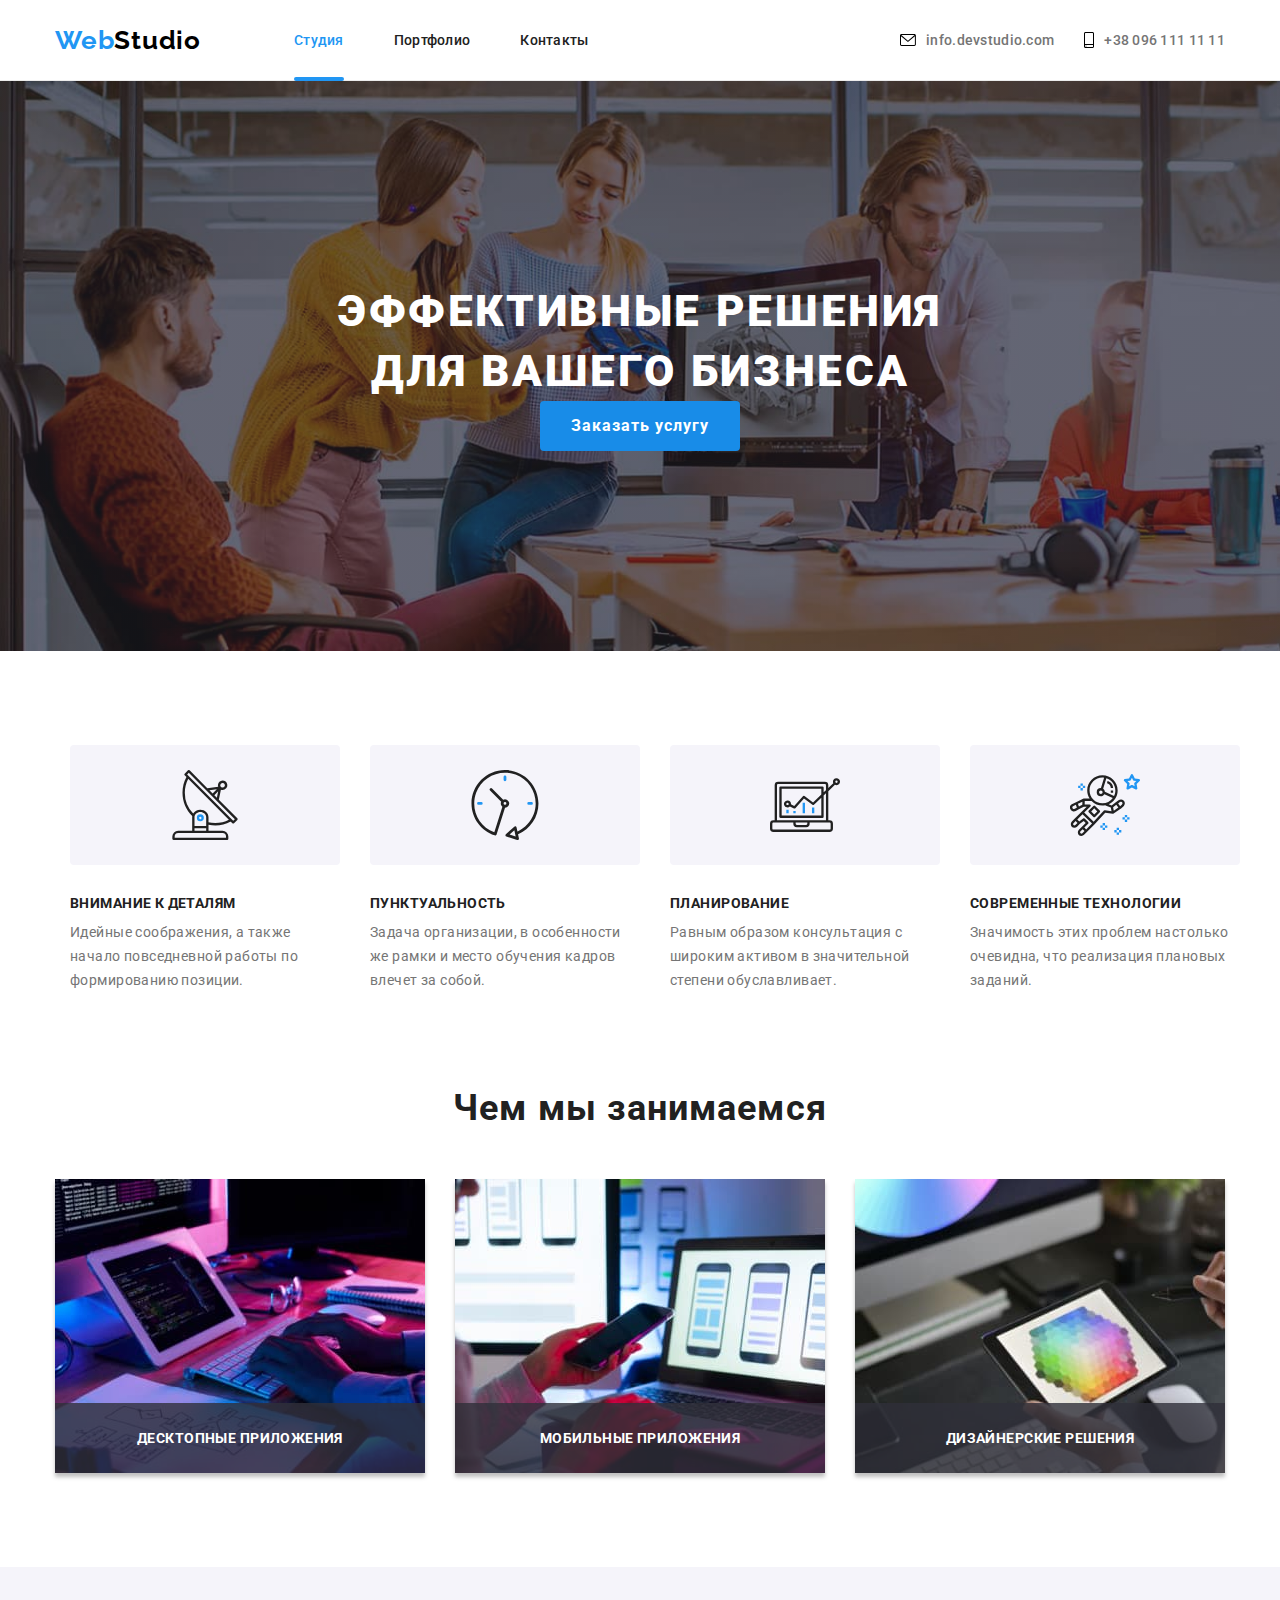
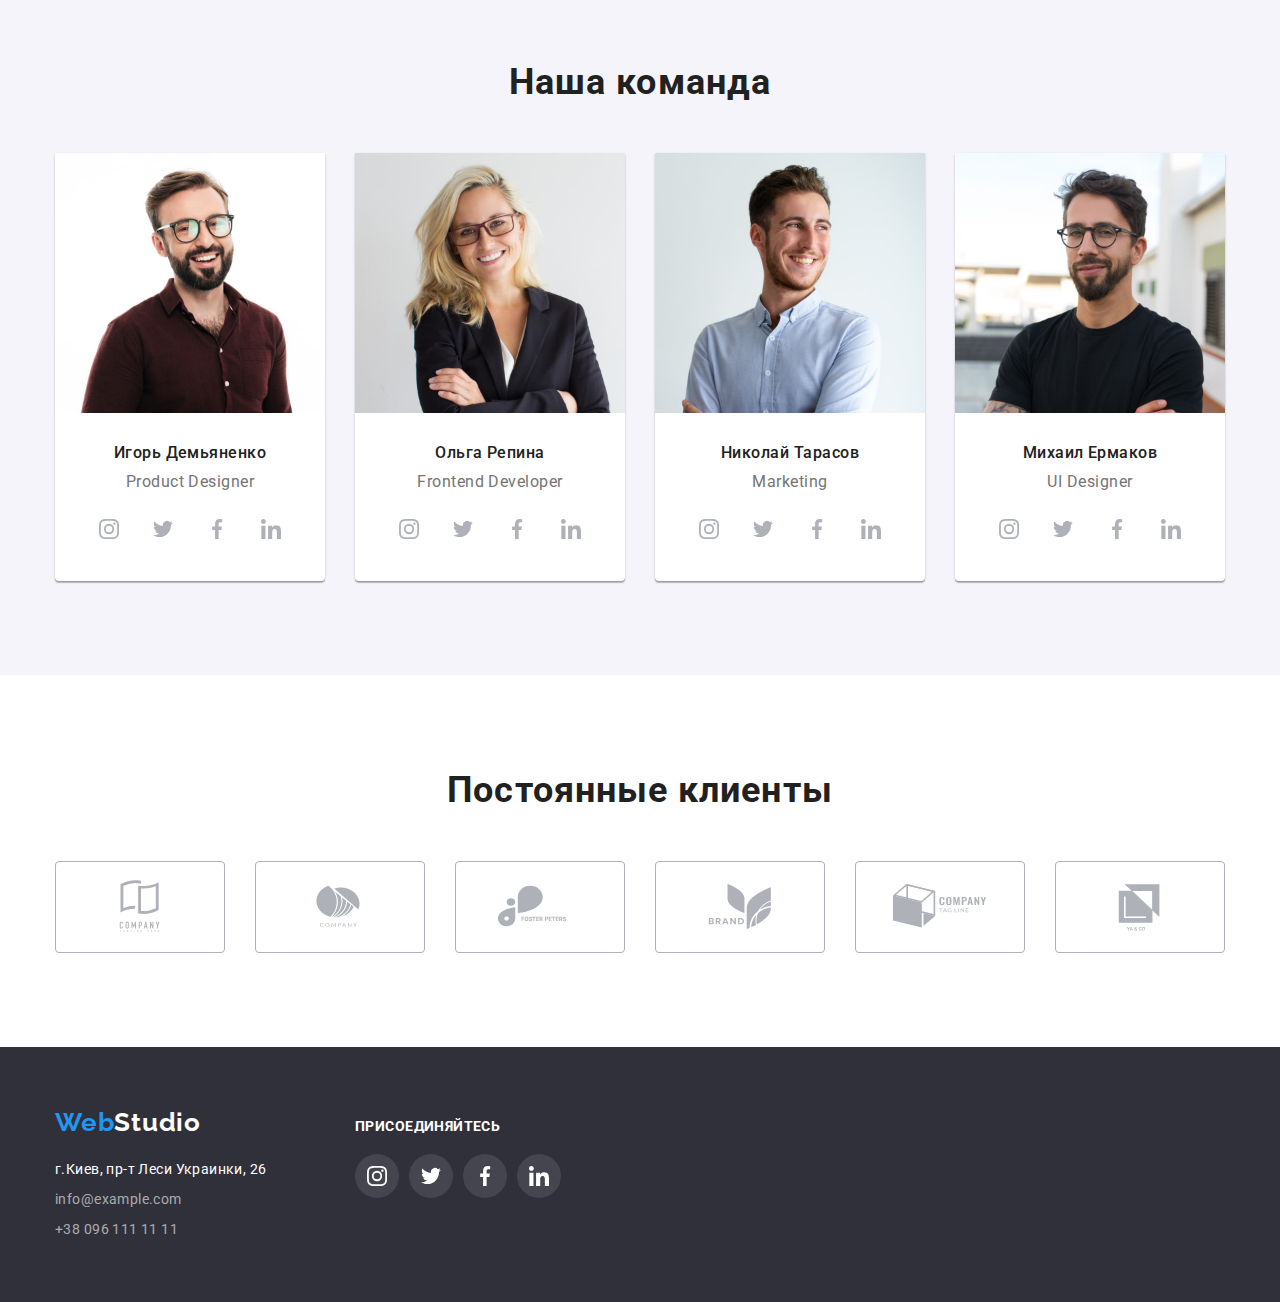
==== index.html @ a5ac617f "Добавляет данные с пред.ДЗ" ====
<!DOCTYPE html>
<html lang="ru">

<head>
    <meta charset="UTF-8">
    <meta http-equiv="X-UA-Compatible" content="IE=edge">
    <meta name="viewport" content="width=device-width, initial-scale=1.0">
    <title>Document</title>
    <link rel="preconnect" href="https://fonts.googleapis.com">
    <link rel="preconnect" href="https://fonts.gstatic.com" crossorigin>
    <link
        href="https://fonts.googleapis.com/css2?family=Raleway:wght@700&family=Roboto:wght@400;500;700;900&display=swap"
        rel="stylesheet">
    <link rel="stylesheet"
        href="https://cdnjs.cloudflare.com/ajax/libs/modern-normalize/1.1.0/modern-normalize.min.css">
    <link rel="stylesheet" href="./css/styles.css" />
</head>

<body>
    <!--Хедер, шапка, навигация по сайту-->
    <header class="page-header">
        <div class="container main-nav">
            <nav class="nav">
                <a href="./index.html" class="logo">
                    <span>Web</span>Studio
                </a>

                <ul class="site-nav list">
                    <li class="site-nav-item"><a class="site-nav-link current" href="./index.html">Студия</a></li>
                    <li class="site-nav-item"><a class="site-nav-link" href="./portfolio.html">Портфолио</a></li>
                    <li class="site-nav-item"><a class="site-nav-link" href="">Контакты</a></li>
                </ul>
            </nav>

            <ul class="aside list">
                <li class="aside-item"> 
                   
                        <a href="mailto:info.devstudio.com" class="aside-link">
                        <svg class="email">
                            <use href="./images/symbol-defs.svg#icon-envelope"></use>
                        </svg>
                        info.devstudio.com</a>
                   
                </li>
                <li class="aside-item"> 
                   
                        <a href="tel:+380961111111" class="aside-link">
                             <svg class="phone">
                                 <use href="./images/symbol-defs.svg#icon-smartphone"></use>
                             </svg>
                         +38 096 111 11 11
                        </a>
                   
                </li>
            </ul>
        </div>
    </header>

    <!--Баннер-->
    <main>

        <section class="banner">
            <h1 class="title">Эффективные решения <br>
                для вашего бизнеса</h1>
            <button class="button" type="button" data-modal-open>Заказать услугу</button>
        </section>


        <!--Особенности-->
        <section class="features section">
            <div class="container">
            
                <ul class="features-list container list">
                    <li class="features-item">
                        <div class="features-icon">
                            <svg width="70px" height="70px">
                                <use href="./images/symbol-defs.svg#icon-antenna">

                                </use>
                            </svg>
                        </div>
                        <h3 class="features-subtitle">Внимание к деталям</h3>
                        <p class="features-text">Идейные соображения, а также начало повседневной работы по формированию
                            позиции.</p>
                    </li>
                    <li class="features-item">
                        <div class="features-icon">
                            <svg width="70px" height="70px">
                                <use href="./images/symbol-defs.svg#icon-clock">

                                </use>
                            </svg>
                        </div>
                        <h3 class="features-subtitle">Пунктуальность</h3>
                        <p class="features-text">Задача организации, в особенности же рамки и место обучения кадров
                            влечет
                            за собой.</p>
                    </li>
                    <li class="features-item">
                        <div class="features-icon">
                            <svg width="70px" height="70px">
                                <use href="./images/symbol-defs.svg#icon-diagram">
                        
                                </use>
                            </svg>
                        </div>
                        <h3 class="features-subtitle">Планирование</h3>
                        <p class="features-text">Равным образом консультация с широким активом в значительной степени
                            обуславливает.</p>
                    </li>
                    <li class="features-item">
                        <div class="features-icon">
                            <svg width="70px" height="70px">
                                <use href="./images/symbol-defs.svg#icon-astronaut">
                        
                                </use>
                            </svg>
                        </div>
                        <h3 class="features-subtitle">Современные технологии</h3>
                        <p class="features-text">Значимость этих проблем настолько очевидна, что реализация плановых
                            заданий.</p>
                    </li>
                </ul>
            </div>
        </section>

        <!--Чем мы занимаемся-->
        <section class="section works-section">
            <div class="container">
                <h2 class="subject">Чем мы занимаемся</h2>
                <ul class="subject-list list">
                    <li class="subject-item"><img class="image" src="./images/drop/img.jpg" alt="box1" width="370" />
                    <div class="subject-image-box">
                        <p>Десктопные приложения</p>
                    </div>
                    </li>
                    <li class="subject-item"><img class="image" src="./images/drop/box2.jpg" alt="box2" width="370" />
                    <div class="subject-image-box">
                        <p>Мобильные приложения</p>
                    </div>
                    </li>
                    <li class="subject-item"><img class="image" src="./images/drop/box3.jpg" alt="box3" width="370" />
                    <div class="subject-image-box">
                        <p>Дизайнерские решения</p>
                    </div>
                    </li>
                </ul>
            </div>
        </section>

        <!-- Наша команда -->
        <section class="our-team grey section">
            <div class="container">
                <h2 class="subject">Наша команда</h2>
                <ul class="our-team-list list">
                    <li class="our-team-item">
                        <img src="./images/drop/igor.jpg" alt="Игорь Демьяненко" width="270" class="images-team" />
                        <div class="team-name-text">
                            <h3 class="our-team-name">Игорь Демьяненко</h3>
                            <p class="our-team-text">Product Designer</p>
                             <div class="social">
                                <ul class="social-list">
                                    <li class="social-item">
                                        <a href="" class="social-link">
                                        <svg class="social-icon">
                                            <use href="./images/symbol-defs.svg#icon-instagram"> </use>
                                        </svg>
                                        </a>

                                    </li>
                                    <li class="social-item">
                                        <a href="" class="social-link">
                                        <svg class="social-icon">
                                            <use href="./images/symbol-defs.svg#icon-twitter"> </use>
                                        </svg>
                                        </a>
                                    </li>
                                    <li class="social-item">
                                        <a href="" class="social-link">
                                        <svg class="social-icon">
                                            <use href="./images/symbol-defs.svg#icon-facebook"> </use>
                                        </svg>
                                        </a>
                                    </li>
                                    <li class="social-item">
                                        <a href="" class="social-link">
                                        <svg class="social-icon">
                                            <use href="./images/symbol-defs.svg#icon-linkedin"> </use>
                                        </svg>
                                        </a>
                                    </li>
                                </ul>
                                </div>
                            
                        </div>
                    </li>
                    <li class="our-team-item">
                        <img src="./images/drop/olga.jpg" alt="Ольга Репина" width="270" class="images-team" />
                        <div class="team-name-text">
                            <h3 class="our-team-name">Ольга Репина</h3>
                            <p class="our-team-text">Frontend Developer</p>
                            <div class="social">
                                <ul class="social-list">
                                    <li class="social-item">
                                        <a href="" class="social-link">
                                            <svg class="social-icon">
                                                <use href="./images/symbol-defs.svg#icon-instagram"> </use>
                                            </svg>
                                        </a>
                            
                                    </li>
                                    <li class="social-item">
                                        <a href="" class="social-link">
                                            <svg class="social-icon">
                                                <use href="./images/symbol-defs.svg#icon-twitter"> </use>
                                            </svg>
                                        </a>
                                    </li>
                                    <li class="social-item">
                                        <a href="" class="social-link">
                                            <svg class="social-icon">
                                                <use href="./images/symbol-defs.svg#icon-facebook"> </use>
                                            </svg>
                                        </a>
                                    </li>
                                    <li class="social-item">
                                        <a href="" class="social-link">
                                            <svg class="social-icon">
                                                <use href="./images/symbol-defs.svg#icon-linkedin"> </use>
                                            </svg>
                                        </a>
                                    </li>
                                </ul>
                            </div>
                        </div>
                    </li>
                    <li class="our-team-item">
                        <img src="./images/drop/nicholas.jpg" alt="Николай Тарасов" width="270" class="images-team" />
                        <div class="team-name-text">
                            <h3 class="our-team-name">Николай Тарасов</h3>
                            <p class="our-team-text">Marketing</p>
                            <div class="social">
                                <ul class="social-list">
                                    <li class="social-item">
                                        <a href="" class="social-link">
                                            <svg class="social-icon">
                                                <use href="./images/symbol-defs.svg#icon-instagram"> </use>
                                            </svg>
                                        </a>
                            
                                    </li>
                                    <li class="social-item">
                                        <a href="" class="social-link">
                                            <svg class="social-icon">
                                                <use href="./images/symbol-defs.svg#icon-twitter"> </use>
                                            </svg>
                                        </a>
                                    </li>
                                    <li class="social-item">
                                        <a href="" class="social-link">
                                            <svg class="social-icon">
                                                <use href="./images/symbol-defs.svg#icon-facebook"> </use>
                                            </svg>
                                        </a>
                                    </li>
                                    <li class="social-item">
                                        <a href="" class="social-link">
                                            <svg class="social-icon">
                                                <use href="./images/symbol-defs.svg#icon-linkedin"> </use>
                                            </svg>
                                        </a>
                                    </li>
                                </ul>
                            </div>
                        </div>
                    </li>
                    <li class="our-team-item">
                        <img src="./images/drop/michael.jpg" alt="Михаил Ермаков" width="270" class="images-team" />
                        <div class="team-name-text">
                            <h3 class="our-team-name">Михаил Ермаков</h3>
                            <p class="our-team-text">UI Designer</p>
                            <div class="social">
                                <ul class="social-list">
                                    <li class="social-item">
                                        <a href="" class="social-link">
                                            <svg class="social-icon">
                                                <use href="./images/symbol-defs.svg#icon-instagram"> </use>
                                            </svg>
                                        </a>
                            
                                    </li>
                                    <li class="social-item">
                                        <a href="" class="social-link">
                                            <svg class="social-icon">
                                                <use href="./images/symbol-defs.svg#icon-twitter"> </use>
                                            </svg>
                                        </a>
                                    </li>
                                    <li class="social-item">
                                        <a href="" class="social-link">
                                            <svg class="social-icon">
                                                <use href="./images/symbol-defs.svg#icon-facebook"> </use>
                                            </svg>
                                        </a>
                                    </li>
                                    <li class="social-item">
                                        <a href="" class="social-link">
                                            <svg class="social-icon">
                                                <use href="./images/symbol-defs.svg#icon-linkedin"> </use>
                                            </svg>
                                        </a>
                                    </li>
                                </ul>
                            </div>
                        </div>
                    </li>
                </ul>
            </div>
        </section>
    

        <!--Постоянные клиенты-->
        <section class="regular-client section">
            <div class="container">
                <h2 class="subject">Постоянные клиенты</h2>
                    <ul class="clients-list">
                        <li class="clients-item">
                            <a href="" class="clients-link">
                                <svg class="clients-logo">
                                    <use href="./images/symbol-defs.svg#icon-logo"></use>
                                </svg>
                            </a>
                        </li>
                        <li class="clients-item">
                            <a href="" class="clients-link">
                                <svg class="clients-logo">
                                    <use href="./images/symbol-defs.svg#icon-logo2"></use>
                                </svg>
                            </a>
                        </li>
                        <li class="clients-item">
                            <a href="" class="clients-link">
                                <svg class="clients-logo">
                                    <use href="./images/symbol-defs.svg#icon-logo3"></use>
                                </svg>
                            </a>
                        </li>
                        <li class="clients-item">
                            <a href="" class="clients-link">
                            <svg class="clients-logo">
                                <use href="./images/symbol-defs.svg#icon-logo4"></use>
                            </svg>
                        </a>
                        </li>
                        <li class="clients-item">
                            <a href="" class="clients-link">
                                <svg class="clients-logo">
                                    <use href="./images/symbol-defs.svg#icon-logo5"></use>
                                </svg>
                            </a>
                        </li>
                        <li class="clients-item">
                            <a href="" class="clients-link">
                                <svg class="clients-logo">
                                    <use href="./images/symbol-defs.svg#icon-logo6"></use>
                                </svg>
                            </a>
                        </li>
                    </ul>

            </div>

        </section>

    </main>

    <!-- Футтер -->
    <footer class="footer">
        <div class="container footer-box">
            <div class="contacts">
            <a href="./index.html" class="logo dark">
                <span>Web</span>Studio
            </a>
            <address class="address">
                <p class="footer-address">
                    г.Киев, пр-т Леси Украинки, 26
                </p>
                <ul class="footer-list list">
                    <li class="footer-item">
                        <a href="mailto:info@example.com" class="footer-link">info@example.com</a>
                    </li>
                    <li class="footer-item">
                        <a href="tel:+380961111111" class="footer-link">+38 096 111 11 11</a>
                    </li>
                </ul>
            </address>
            </div>

            <div class="join">
                <p class="join-subtitle">Присоединяйтесь</p>
                <ul class="footer-social-list">
                    <li class="footer-social-item">
                        <a href="" class="footer-social-link">
                            <svg class="footer-social-icon">
                                <use href="./images/symbol-defs.svg#icon-instagram"> </use>
                            </svg>
                        </a>
                    </li>
                        <li class="footer-social-item">
                            <a href="" class="footer-social-link">
                                <svg class="footer-social-icon">
                                    <use href="./images/symbol-defs.svg#icon-twitter"> </use>
                                </svg>
                            </a>
                        </li>
                        <li class="footer-social-item">
                            <a href="" class="footer-social-link">
                                <svg class="footer-social-icon">
                                    <use href="./images/symbol-defs.svg#icon-facebook"> </use>
                                </svg>
                            </a>
                        </li>
                        <li class="footer-social-item">
                            <a href="" class="footer-social-link">
                                <svg class="footer-social-icon">
                                    <use href="./images/symbol-defs.svg#icon-linkedin"> </use>
                                </svg>
                            </a>
                        </li>
                 </ul>
            </div>
        </div>

    </footer>

<!--Модальное окно-->
<div class="backdrop is-hidden" data-modal>
    <div class="modal">
        <button type="button" class="button-close" data-modal-close>
            <svg class="modal-close">
               <use href="./images/symbol-defs.svg#icon-close-black"></use>
            </svg>
        </button>
    </div>

</div>

<script src="./js/modal.js"></script>
</body>

</html>
---- css/styles.css ----
:root {
  --primary-text-color: #212121;
  --secondary-text-color: #757575;
  --accent-color: #2196f3;
  --primary-white-color: #fff;
  --portfolio-button: #f5f4fa;
  --black-color: #000;
  --background-footer-color: #2f303a;
  --portfolio-item-hover: #eee;
  --social: #afb1b8;
  --overley: rgba(33, 150, 243, 0.9);
}

body {
  background-color: var(--primary-white-color);
  font-family: "Roboto", sans-serif;
  color: var(--primary-text-color);
}

/*Утилиты*/
.list {
  list-style: none;
  margin: 0;
}

h1,
h2,
h3,
p {
  margin-bottom: 0;
  margin-top: 0;
}

/*****************Хедер, шапка страницы******************/
.logo > span {
  color: var(--accent-color);
}

.footer.logo {
  color: var(--primary-white-color);
}

.logo {
  display: block;
  padding-top: 24px;
  padding-bottom: 24px;

  color: var(--black-color);
  text-decoration: none;
  font-family: Raleway;
  font-style: normal;
  font-weight: bold;
  font-size: 26px;
  line-height: 1.192;
  letter-spacing: 0.03em;
}

.logo.dark {
  color: var(--primary-white-color);
  padding-top: 0;
  padding-bottom: 0;
  margin-bottom: 20px;

  /*outline: 2px solid #fff;*/
}

.site-nav-link {
  font-weight: 500;
  font-size: 14px;
  line-height: 1.143;
  letter-spacing: 0.02em;
  text-decoration: none;
  color: var(--primary-text-color);

  transition: color 250ms cubic-bezier(0.4, 0, 0.2, 1) 10ms;
}

.current {
  color: var(--accent-color);
}

.current::after {
  content: "";

  position: absolute;
  left: 0;
  bottom: -1px;
  display: block;
  width: 100%;
  height: 4px;
  border-radius: 2px;
  background-color: var(--accent-color);
}

.grey {
  background-color: var(--portfolio-button);
}

.aside-link {
  display: flex;
  align-items: center;
  text-decoration: none;
  letter-spacing: 0.02em;
  font-weight: 500;
  font-size: 14px;
  line-height: 1.143;
  letter-spacing: 0.02em;
  color: var(--secondary-text-color);

  transition: color 250ms cubic-bezier(0.4, 0, 0.2, 1) 10ms;
}

.site-nav-link:hover,
.site-nav-link:focus,
.aside-link:hover,
.aside-link:focus,
.footer-link:focus,
.footer-link:hover {
  color: var(--accent-color);
}

.aside-link:hover svg,
.aside-link:focus svg {
  fill: var(--accent-color);
}

.container {
  padding: 0 15px;
  width: 1200px;
  margin-right: auto;
  margin-left: auto;
}

.main-nav {
  display: flex;
  align-items: center;
}

.site-nav {
  display: flex;
  margin-left: 93px;
  padding-left: 0;
}

.nav {
  display: flex;
  align-items: center;
}

.site-nav-item {
  position: relative;
  margin: 0;
}

.site-nav-item:not(:last-child) {
  margin-right: 50px;
}

.site-nav-link {
  display: block;
  padding-top: 32px;
  padding-bottom: 32px;
}

.aside {
  display: flex;
  margin-left: auto;
  padding-left: 0;
}

.aside-link {
  padding-top: 32px;
  padding-bottom: 32px;
}

.aside-item + .aside-item {
  margin-left: 30px;
}

.page-header {
  border-bottom: 1px solid #ececec;
}

.email {
  width: 16px;
  height: 12px;
  margin-right: 10px;

  transition: fill 250ms cubic-bezier(0.4, 0, 0.2, 1) 10ms;
}

.phone {
  width: 10px;
  height: 16px;
  margin-right: 10px;

  transition: fill 250ms cubic-bezier(0.4, 0, 0.2, 1) 10ms;
}

/***************Портфолио****************/

.portfolio {
  position: absolute;
  width: 1px;
  height: 1px;
  margin: -1px;
  border: 0;
  padding: 0;
  white-space: nowrap;
  clip-path: inset(100%);
  clip: rect(0 0 0 0);
  overflow: hidden;
}

.portfolio-list {
  display: flex;
  flex-wrap: wrap;
  list-style: none;
  margin: 0;
  padding: 0;
  margin-left: -30px;
  margin-top: -30px;
}

.portfolio-item {
  flex-basis: calc((100% - 3 * 30px) / 3);
  margin-left: 30px;
  margin-top: 30px;
}

.portfolio-nav-button {
  display: block;
}

.portfolio-link {
  display: block;
  text-decoration: none;
  transition: box-shadow 250ms cubic-bezier(0.4, 0, 0.2, 1);
}

.portfolio-link:focus,
.portfolio-link:hover {
  background-color: var(--primary-white-color);
  box-shadow: 0px 1px 1px rgba(0, 0, 0, 0.12), 0px 4px 4px rgba(0, 0, 0, 0.06),
    1px 4px 6px rgba(0, 0, 0, 0.16);
}

.portfolio-nav-button > button:hover,
.portfolio-nav-button > button:focus {
  color: var(--primary-white-color);
  background-color: var(--accent-color);
  cursor: pointer;
  box-shadow: 0px 3px 1px rgba(0, 0, 0, 0.1), 0px 1px 2px rgba(0, 0, 0, 0.08),
    0px 2px 2px rgba(0, 0, 0, 0.12);
  border-radius: 4px;
}
.portfolio-nav-button:not(:last-child) {
  margin-right: 8px;
}

.portfolio-nav-list {
  display: flex;
  padding-left: 0;
  margin-bottom: 50px;
  justify-content: center;
}

.portfolio-button {
  display: block;
  border-radius: 4px;
  border: none;
  margin: 0;
  padding: 6px 24px;

  font-family: inherit;
  font-weight: 500;
  font-size: 16px;
  line-height: 1.625;
  color: var(--primary-text-color);
  background-color: var(--portfolio-button);
  letter-spacing: 0.03em;

  transition-property: background-color, color;
  transition-duration: 250ms;
  transition-timing-function: cubic-bezier(0.4, 0, 0.2, 1);
}

.portfolio-card {
  border-right: 1px solid var(--portfolio-item-hover);
  border-bottom: 1px solid var(--portfolio-item-hover);
  border-left: 1px solid var(--portfolio-item-hover);
  padding: 20px 20px;
  border-radius: 0 0 4px 4px;
}

.portfolio-overley {
  position: absolute;
  top: 100%;
  left: 0;

  padding: 10px 20px;
  width: 370px;
  height: 294px;
  background-color: var(--overley);

  transition-property: transform;
  transition-duration: 500ms;
  transition-delay: 100ms;
  transition-timing-function: cubic-bezier(0.4, 0, 0.2, 1);
}

.portfolio-link:hover .portfolio-overley,
.portfolio-link:focus .portfolio-overley {
  transform: translateY(-100%);
}

.image-relative {
  position: relative;
  overflow: hidden;
}

.portfolio-overley > p {
  font-weight: normal;
  font-size: 18px;
  line-height: 1.556;
  letter-spacing: 0.03em;
  color: var(--primary-white-color);
}

.button-all {
  background-color: var(--accent-color);
  color: var(--primary-white-color);
}

.subtitle {
  color: var(--primary-text-color);
  font-weight: bold;
  font-size: 18px;
  line-height: 2;
  letter-spacing: 0.06em;
  margin-bottom: 4px;
}

.text {
  color: var(--secondary-text-color);
  font-weight: normal;
  font-size: 16px;
  line-height: 1.875;
  letter-spacing: 0.03em;
}

.button {
  border-radius: 4px;
  border-color: transparent;
  width: 200px;
  height: 50px;
  padding: 0;

  font-family: inherit;
  font-weight: 500;
  font-size: 16px;
  line-height: 1.625;
  background-color: var(--portfolio-button);
  color: var(--primary-text-color);
  letter-spacing: 0.06em;

  transition: background-color 250ms cubic-bezier(0.4, 0, 0.2, 1) 510ms;
}

.images {
  display: block;
  width: 100%;
  height: auto;
}

/**************Футтер***********************/

.footer {
  padding-top: 60px;
  padding-bottom: 60px;

  background: var(--background-footer-color);
}

.footer-link {
  color: rgba(255, 255, 255, 0.6);
  font-weight: normal;
  font-size: 14px;
  line-height: 1.714;
  text-decoration: none;
  font-style: normal;
  letter-spacing: 0.03em;

  transition: color 250ms cubic-bezier(0.4, 0, 0.2, 1) 10ms;
}
.footer-address {
  color: var(--primary-white-color);
  font-weight: normal;
  font-size: 14px;
  line-height: 1.714;
  text-decoration: none;
  font-style: normal;
  letter-spacing: 0.03em;
  margin-bottom: 6px;
}

.footer-list {
  justify-content: left;
  padding-left: 0;
}

.footer-item:not(:last-child) {
  margin-bottom: 6px;
}

.join {
  display: block;
  width: 206px;
  height: 80px;
  justify-content: center;
  margin-left: 70px;
}

.join-subtitle {
  font-family: inherit;
  font-weight: bold;
  font-size: 14px;
  line-height: 1.143;
  letter-spacing: 0.03em;
  text-transform: uppercase;
  color: var(--primary-white-color);
  margin-bottom: 20px;
}

.footer-social-link {
  display: flex;
  width: 44px;
  height: 44px;
  border-radius: 50%;
  justify-content: center;
  align-items: center;
  background-color: rgba(255, 255, 255, 0.1);

  transition: background-color 250ms cubic-bezier(0.4, 0, 0.2, 1) 10ms;
}

.footer-social-link:hover,
.footer-social-link:focus {
  background-color: var(--accent-color);
}

.footer-social-list {
  display: flex;
  padding-left: 0;
  margin: 0;
}

.footer-social-item:not(:last-child) {
  margin-right: 10px;
}

.footer-social-icon {
  /*display: block;*/
  width: 20px;
  height: 20px;
  fill: var(--primary-white-color);
}

.footer-social-item {
  display: flex;
  list-style: none;
  height: auto;
}

.footer-box {
  display: flex;
  align-items: baseline;
}

.contacts {
  min-width: 230px;
}

/***************Главная страница****************/
.title {
  font-weight: 900;
  font-size: 44px;
  line-height: 1.364;
  color: var(--primary-white-color);
  text-transform: uppercase;
  letter-spacing: 0.06em;
}
.banner {
  background: var(--background-footer-color);
  text-align: center;
  max-width: 1600px;
  margin-right: auto;
  margin-left: auto;
  background-image: linear-gradient(
      rgba(47, 48, 58, 0.4),
      rgba(47, 48, 58, 0.4)
    ),
    url(../images/img10.jpg);
  background-size: cover;
  background-repeat: no-repeat;
}
.features-subtitle {
  margin: 0 0 10px 0;

  color: var(--primary-text-color);
  font-style: normal;
  font-weight: bold;
  font-size: 14px;
  line-height: 1.143;
  text-transform: uppercase;
  letter-spacing: 0.03em;
}
.features-text {
  margin: 0;

  color: var(--secondary-text-color);
  font-weight: normal;
  font-size: 14px;
  line-height: 1.714;
  letter-spacing: 0.03em;
}
.features-list {
  display: flex;
}

.features-item {
  width: 270px;
  text-align: left;
}
.features-item:not(:last-child) {
  margin-right: 30px;
}

/********Чем мы занимаемся***************/

.subject {
  text-align: center;

  color: var(--primary-text-color);

  font-style: normal;
  font-weight: bold;
  font-size: 36px;
  line-height: 1.167;
  letter-spacing: 0.03em;
}

.subject-list {
  display: flex;
  padding-left: 0;
}

.subject-item {
  position: relative;
  box-shadow: 0px 4px 4px rgba(0, 0, 0, 0.25);
}

.subject-image-box {
  position: absolute;
  bottom: 0;
  left: 0;

  display: flex;
  justify-content: center;
  align-items: center;

  width: 370px;
  height: 70px;
  /* outline: 2px solid blueviolet; */
  background-color: rgba(47, 48, 58, 0.8);
}

.subject-image-box > p {
  color: var(--primary-white-color);
  font-weight: bold;
  font-size: 14px;
  line-height: 1.143;
  text-align: center;
  letter-spacing: 0.03em;
  text-transform: uppercase;
}
/************Наша команда************/

.our-team-name {
  text-align: center;
  margin-bottom: 10px;

  font-weight: 500;
  font-size: 16px;
  line-height: 1.188;
  letter-spacing: 0.03em;
  color: var(--primary-text-color);
}

.our-team-text {
  text-align: center;

  font-weight: normal;
  font-size: 16px;
  line-height: 1.188;
  letter-spacing: 0.03em;
  color: var(--secondary-text-color);
  margin-bottom: 16px;
}

.our-team-list {
  display: flex;
  padding-left: 0;
}

.our-team-item {
  background-color: var(--primary-white-color);

  width: 270px;
  box-shadow: 0px 1px 3px rgba(0, 0, 0, 0.12), 0px 1px 1px rgba(0, 0, 0, 0.14),
    0px 2px 1px rgba(0, 0, 0, 0.2);
  border-radius: 0 0 4px 4px;
}

.our-team-item:not(:last-child) {
  margin-right: 30px;
}

.images-team {
  display: block;
  max-width: 100%;
  height: auto;
}

.team-name-text {
  padding: 30px 32px;
}

.social {
  display: flex;
  width: 206px;
  height: 44px;
  fill: var(--social);
}

.social-link {
  display: flex;
  width: 44px;
  height: 44px;
  border-radius: 50%;
  background-color: var(--primary-white-color);
  align-items: center;
  justify-content: center;

  transition: background-color 250ms cubic-bezier(0.4, 0, 0.2, 1) 10ms;
}

.social-list {
  display: flex;
  list-style-type: none;
  padding: 0;
  justify-content: center;
}

.social-item:not(:last-child) {
  margin-right: 10px;
}

.social-icon {
  width: 20px;
  height: 20px;
  fill: var(--social);

  transition: fill 250ms cubic-bezier(0.4, 0, 0.2, 1) 10ms;
}

.social-link:hover svg,
.social-link:focus svg {
  fill: var(--primary-white-color);
  cursor: pointer;
}

.social-link:hover,
.social-link:focus {
  background-color: var(--accent-color);
}

.social-item {
  display: flex;
  height: auto;
}

/******************* Наши клиенты *********************/

.clients-list {
  display: flex;
  list-style-type: none;
  padding: 0;
  margin-top: 0;
  margin-bottom: 0;
  justify-content: center;
}

.clients-logo {
  fill: var(--social);
  width: 106px;
  height: 60px;

  transition-property: fill;
  transition-duration: 250ms;
  transition-timing-function: cubic-bezier(0.4, 0, 0.2, 1);
  transition-delay: 50ms;
}

.clients-link {
  display: flex;
  justify-content: center;
  align-items: center;
  width: 170px;
  height: 92px;

  border: 1px solid var(--social);
  border-radius: 4px;
  cursor: pointer;

  transition-property: border-color;
  transition-duration: 250ms;
  transition-timing-function: cubic-bezier(0.4, 0, 0.2, 1);
  transition-delay: 50ms;
}

.clients-item:not(:last-child) {
  margin-right: 30px;
}

.clients-item {
  border-color: var(--social);
}

.clients-link:hover svg,
.clients-link:focus svg {
  fill: var(--accent-color);
}

.clients-link:hover,
.clients-link:focus {
  border-color: var(--accent-color);
  cursor: pointer;
  /* opacity: 1; */
}

/* *************Кнопка баннера ********************/
.banner > button {
  font-style: normal;
  font-weight: bold;
  font-size: 16px;
  line-height: 1.875;
  letter-spacing: 0.06em;
  color: var(--primary-white-color);
  background-color: #188ce8;
}

.banner > button:focus,
.banner > button:hover {
  color: var(--primary-white-color);
  cursor: pointer;
  background-color: var(--accent-color);
}

.banner {
  padding-top: 200px;
  padding-bottom: 200px;
}

.subject {
  margin-bottom: 50px;
}

.subject-item {
  width: 370px;
  height: 294px;
}
.subject-item:not(:last-child) {
  margin-right: 30px;
}

.section {
  padding-top: 94px;
  padding-bottom: 94px;
}

.works-section {
  padding-top: 0;
}

.features-icon {
  display: flex;
  justify-content: center;
  align-items: center;
  text-align: center;
  list-style: none;
  /* padding: 25px 100px; */
  margin-bottom: 30px;

  width: 270px;
  height: 120px;
  background: var(--portfolio-button);
  border-radius: 4px;
}

/************Модальное окно****************/
.backdrop {
  position: fixed;
  top: 0;
  left: 0;

  background-color: rgba(0, 0, 0, 0.2);
  width: 100%;
  height: 100%;

  opacity: 1;
  transform: scale(100px);
  transition: opacity 250ms cubic-bezier(0.4, 0, 0.2, 1);
}

.backdrop.is-hidden {
  opacity: 0;
  pointer-events: none;
}

.backdrop.is-hidden .modal {
  transform: translate(-50%, -50%) scale(0);
}
.modal {
  position: absolute;
  top: 50%;
  left: 50%;
  transform: translate(-50%, -50%) scale(1);
  transition: transform 250ms cubic-bezier(0.4, 0, 0.2, 1);

  height: 581px;
  width: 528px;
  background-color: white;
}

.modal-close {
  position: absolute;
  width: 18px;
  height: 18px;
  top: 50%;
  left: 50%;
  transform: translate(-50%, -50%);
}

.button-close {
  position: absolute;
  top: 8px;
  right: 8px;
  width: 30px;
  height: 30px;
  border-radius: 15px;
  border-color: rgba(0, 0, 0, 0.1);
  background-color: var(--primary-white-color);
}
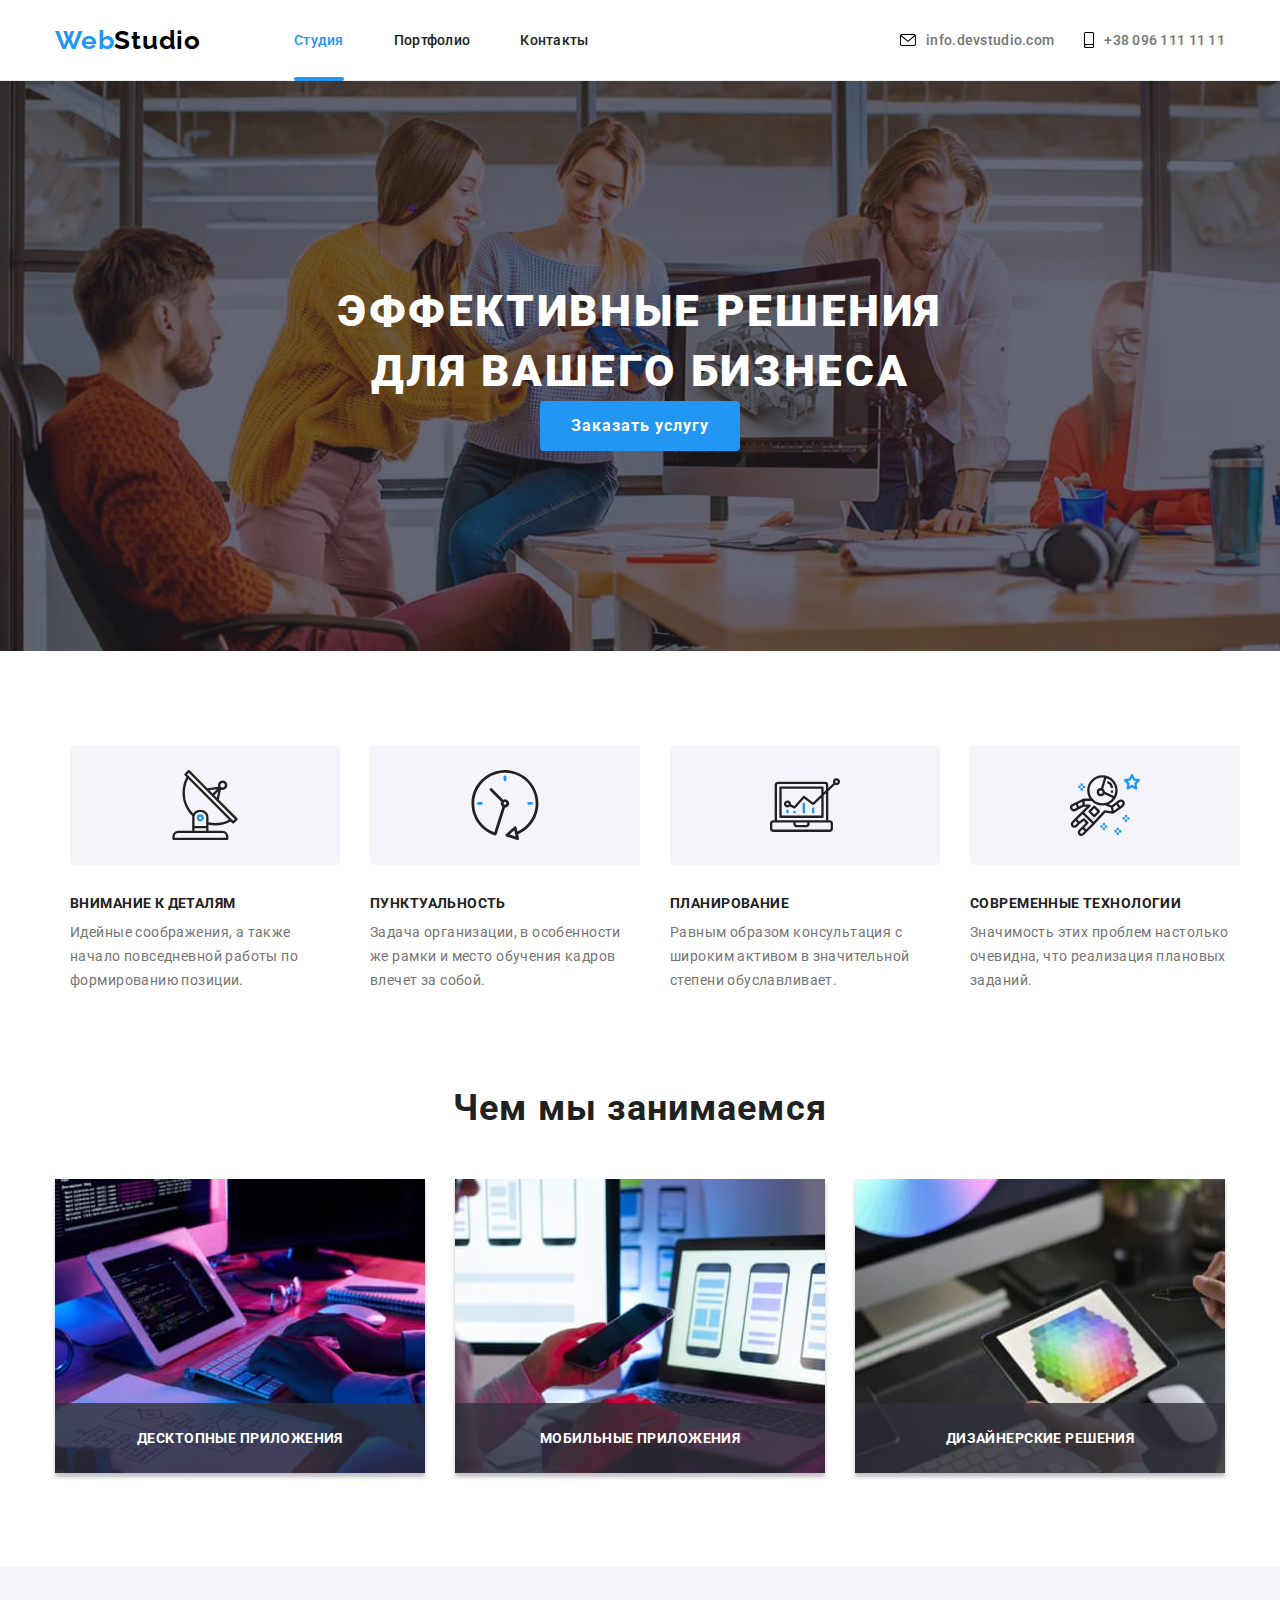
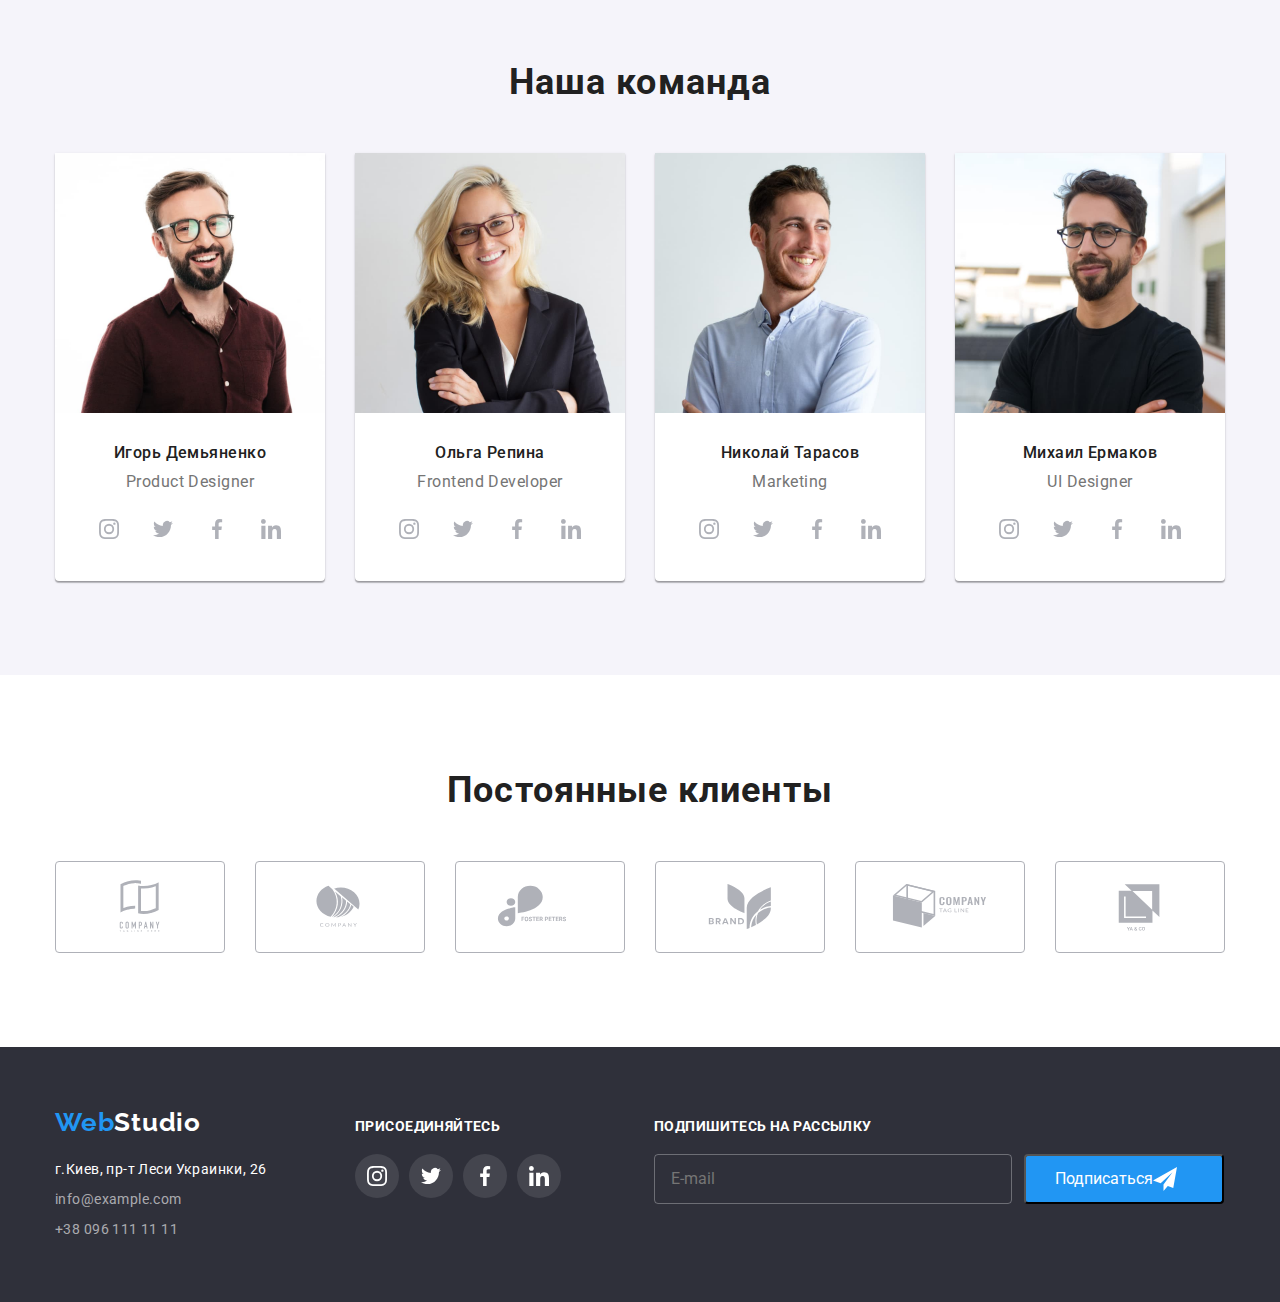
==== commit 51eaf57f: "Выполняет задание 6 ДЗ" ====
--- a/index.html
+++ b/index.html
@@ -397,7 +397,7 @@
             </div>
 
             <div class="join">
-                <p class="join-subtitle">Присоединяйтесь</p>
+                <p class="subscribe-text">Присоединяйтесь</p>
                 <ul class="footer-social-list">
                     <li class="footer-social-item">
                         <a href="" class="footer-social-link">
@@ -429,6 +429,22 @@
                         </li>
                  </ul>
             </div>
+
+            <div class="subscribe">
+                <p class="subscribe-text">Подпишитесь на рассылку</p>
+                <form class="subsc">
+                    <label class="footer-mail-label">
+                        <input class="footer-mail-input" name="subscribe" type="email" placeholder="E-mail">
+                    </label>
+                    <button class="button-subscribe" type="submit">
+                        Подписаться
+                        <svg class="subscribe-icon" width="24px" heigth="24px">
+                            <use href="/images/symbol-defs.svg#icon-send"></use>
+                        </svg>
+                    </button>
+                </form>
+            </div>
+
         </div>
 
     </footer>
@@ -441,7 +457,52 @@
                <use href="./images/symbol-defs.svg#icon-close-black"></use>
             </svg>
         </button>
+        
+        <form class="form" type="text" name="name">
+            <b class="callback">Оставьте свои данные, мы Вам перезвоним</b>
+            <div class="form-field">
+                <label class="form-label" for="name">Имя</label>
+                <input class="form-input" type="text" id="name">
+                  <svg class="icon-input">
+                    <use href="./images/symbol-defs.svg#icon-person-black"></use>
+                  </svg>
+            </div>
+           
+             <div class="form-field">
+                <label class="form-label" for="tel">Телефон</label>
+                <input class="form-input" type="tel" id="tel">
+                <svg class="icon-input">
+                    <use href="./images/symbol-defs.svg#icon-phone-black"></use>
+                </svg>
+            </div>
+           
+             <div class="form-field">
+                <label class="form-label" for="mail">Почта</label>
+                <input class="form-input" type="email" id="mail">
+                <svg class="icon-input">
+                    <use href="./images/symbol-defs.svg#icon-email-black"></use>
+                </svg>
+            </div>
+
+            <div class="textarea-field">
+                <label class="form-label" for="comment">Комментарий</label>
+                <textarea class="form-textarea" name="" id="comment" placeholder="Введите текст" ></textarea>
+            </div>
+
+            <div class="checkbox-field">
+                <label class="checkbox-label">
+                    <input class="checkbox-input" type="checkbox" name="checkbox">
+                    <span class="check-box"></span>
+                        
+                    Соглашаюсь с рассылкой и принимаю
+                    <a href="">Условия договора</a>
+                </label>
+            </div>
+
+            <button class="form-button" type="submit">Отправить</button>
+        </form>
     </div>
+
 
 </div>
 
--- a/css/styles.css
+++ b/css/styles.css
@@ -5,6 +5,7 @@
   --primary-white-color: #fff;
   --portfolio-button: #f5f4fa;
   --black-color: #000;
+  --button-hover: #188ce8;
   --background-footer-color: #2f303a;
   --portfolio-item-hover: #eee;
   --social: #afb1b8;
@@ -421,7 +422,7 @@
   margin-left: 70px;
 }
 
-.join-subtitle {
+.subscribe-text {
   font-family: inherit;
   font-weight: bold;
   font-size: 14px;
@@ -757,14 +758,14 @@
   line-height: 1.875;
   letter-spacing: 0.06em;
   color: var(--primary-white-color);
-  background-color: #188ce8;
+  background-color: var(--accent-color);
 }
 
 .banner > button:focus,
 .banner > button:hover {
   color: var(--primary-white-color);
   cursor: pointer;
-  background-color: var(--accent-color);
+  background-color: var(--button-hover);
 }
 
 .banner {
@@ -841,6 +842,7 @@
   height: 581px;
   width: 528px;
   background-color: white;
+  border-radius: 4px;
 }
 
 .modal-close {
@@ -850,6 +852,7 @@
   top: 50%;
   left: 50%;
   transform: translate(-50%, -50%);
+  transition: fill 250ms cubic-bezier(0.4, 0, 0.2, 1);
 }
 
 .button-close {
@@ -862,3 +865,212 @@
   border-color: rgba(0, 0, 0, 0.1);
   background-color: var(--primary-white-color);
 }
+
+.button-close:hover .modal-close,
+.button-close:focus .modal-close {
+  fill: var(--accent-color);
+}
+.form {
+  width: 100%;
+  margin-left: auto;
+  margin-right: auto;
+  padding: 40px;
+}
+
+.form-field {
+  position: relative;
+  display: flex;
+  flex-direction: column;
+  margin-bottom: 10px;
+}
+
+.textarea-field {
+  display: flex;
+  flex-direction: column;
+  margin-bottom: 20px;
+  padding: 0;
+}
+
+.checkbox-field {
+  /* display: flex; */
+  /* justify-content: center; */
+  margin-bottom: 30px;
+  font-weight: normal;
+  font-size: 14px;
+  line-height: 1.714;
+  letter-spacing: 0.03em;
+  color: var(--secondary-text-color);
+}
+
+.checkbox-field a {
+  color: var(--accent-color);
+}
+
+.form-label {
+  color: var(--secondary-text-color);
+  margin-bottom: 4px;
+  font-weight: normal;
+  font-size: 12px;
+  line-height: 1.167;
+  letter-spacing: 0.01em;
+}
+
+.form-input {
+  border: 1px solid rgba(33, 33, 33, 0.2);
+  border-radius: 4px;
+  padding: 11px 11px 11px 42px;
+
+  transition: border-color 250ms cubic-bezier(0.4, 0, 0.2, 1);
+}
+
+.form-input:hover,
+.form-input:focus {
+  border-color: var(--accent-color);
+  outline: none;
+}
+
+.form-input:hover + .icon-input,
+.form-input:focus + .icon-input {
+  fill: var(--accent-color);
+}
+
+.callback {
+  display: block;
+  font-size: 20px;
+  line-height: 1.15;
+  text-align: center;
+  letter-spacing: 0.03em;
+
+  margin-bottom: 12px;
+}
+
+.form-textarea {
+  border: 1px solid rgba(33, 33, 33, 0.2);
+  color: rgba(117, 117, 117, 0.5);
+  border-radius: 4px;
+  padding: 12px 16px;
+  width: 448px;
+  height: 120px;
+
+  font-weight: normal;
+  font-size: 14px;
+  line-height: 1.143;
+  letter-spacing: 0.01em;
+
+  transition: border-color 250ms cubic-bezier(0.4, 0, 0.2, 1);
+}
+
+.form-textarea:hover,
+.form-textarea:focus {
+  border-color: var(--accent-color);
+  outline: none;
+}
+
+.form-button {
+  display: flex;
+  justify-content: center;
+  align-items: center;
+  margin: auto;
+  border-radius: 4px;
+
+  width: 200px;
+  height: 50px;
+  background-color: var(--accent-color);
+  color: var(--primary-white-color);
+  font-weight: bold;
+  font-size: 16px;
+  line-height: 1.875;
+  text-align: center;
+  letter-spacing: 0.06em;
+
+  transition: background-color 250ms cubic-bezier(0.4, 0, 0.2, 1);
+  transition: box-shadow 250ms cubic-bezier(0.4, 0, 0.2, 1);
+}
+
+.form-button:hover,
+.form-button:focus {
+  background-color: var(--button-hover);
+  box-shadow: 0px 4px 4px rgba(0, 0, 0, 0.15);
+  cursor: pointer;
+}
+
+.icon-input {
+  position: absolute;
+  width: 18px;
+  height: 18px;
+  top: 50%;
+  left: 12px;
+
+  transition: fill 250ms cubic-bezier(0.4, 0, 0.2, 1);
+}
+
+.checkbox-input {
+  position: absolute;
+  appearance: none;
+  -webkit-appearance: none;
+  -moz-appearance: none;
+}
+
+.check-box {
+  display: flex;
+  align-items: center;
+  position: absolute;
+  top: 1px;
+  width: 16px;
+  height: 15px;
+
+  border: 2px solid #000;
+  border-radius: 2px;
+  margin-left: 12px;
+}
+
+.checkbox-label {
+  position: relative;
+  padding-left: 35px;
+}
+
+.checkbox-input:checked + .check-box {
+  border-color: var(--accent-color);
+  background-color: var(--accent-color);
+  background-image: url(/images/icon-check-on.svg);
+  background-origin: border-box;
+}
+
+.subscribe {
+  display: block;
+  margin-left: 93px;
+}
+
+.footer-mail-input {
+  width: 358px;
+  height: 50px;
+  border: 1px solid rgba(255, 255, 255, 0.3);
+  border-radius: 4px;
+  outline: none;
+  background-color: transparent;
+  padding-left: 16px;
+  color: var(--primary-white-color);
+}
+
+.button-subscribe {
+  display: flex;
+  align-items: center;
+  padding-left: 29px;
+  padding-right: 10px;
+  width: 200px;
+  height: 50px;
+  background-color: var(--accent-color);
+  border-radius: 4px;
+  color: var(--primary-white-color);
+  margin-left: 12px;
+  transition: background-color 250ms cubic-bezier(0.4, 0, 0.2, 1);
+}
+
+.button-subscribe:hover {
+  background-color: var(--button-hover);
+  cursor: pointer;
+}
+
+.subsc {
+  display: flex;
+}
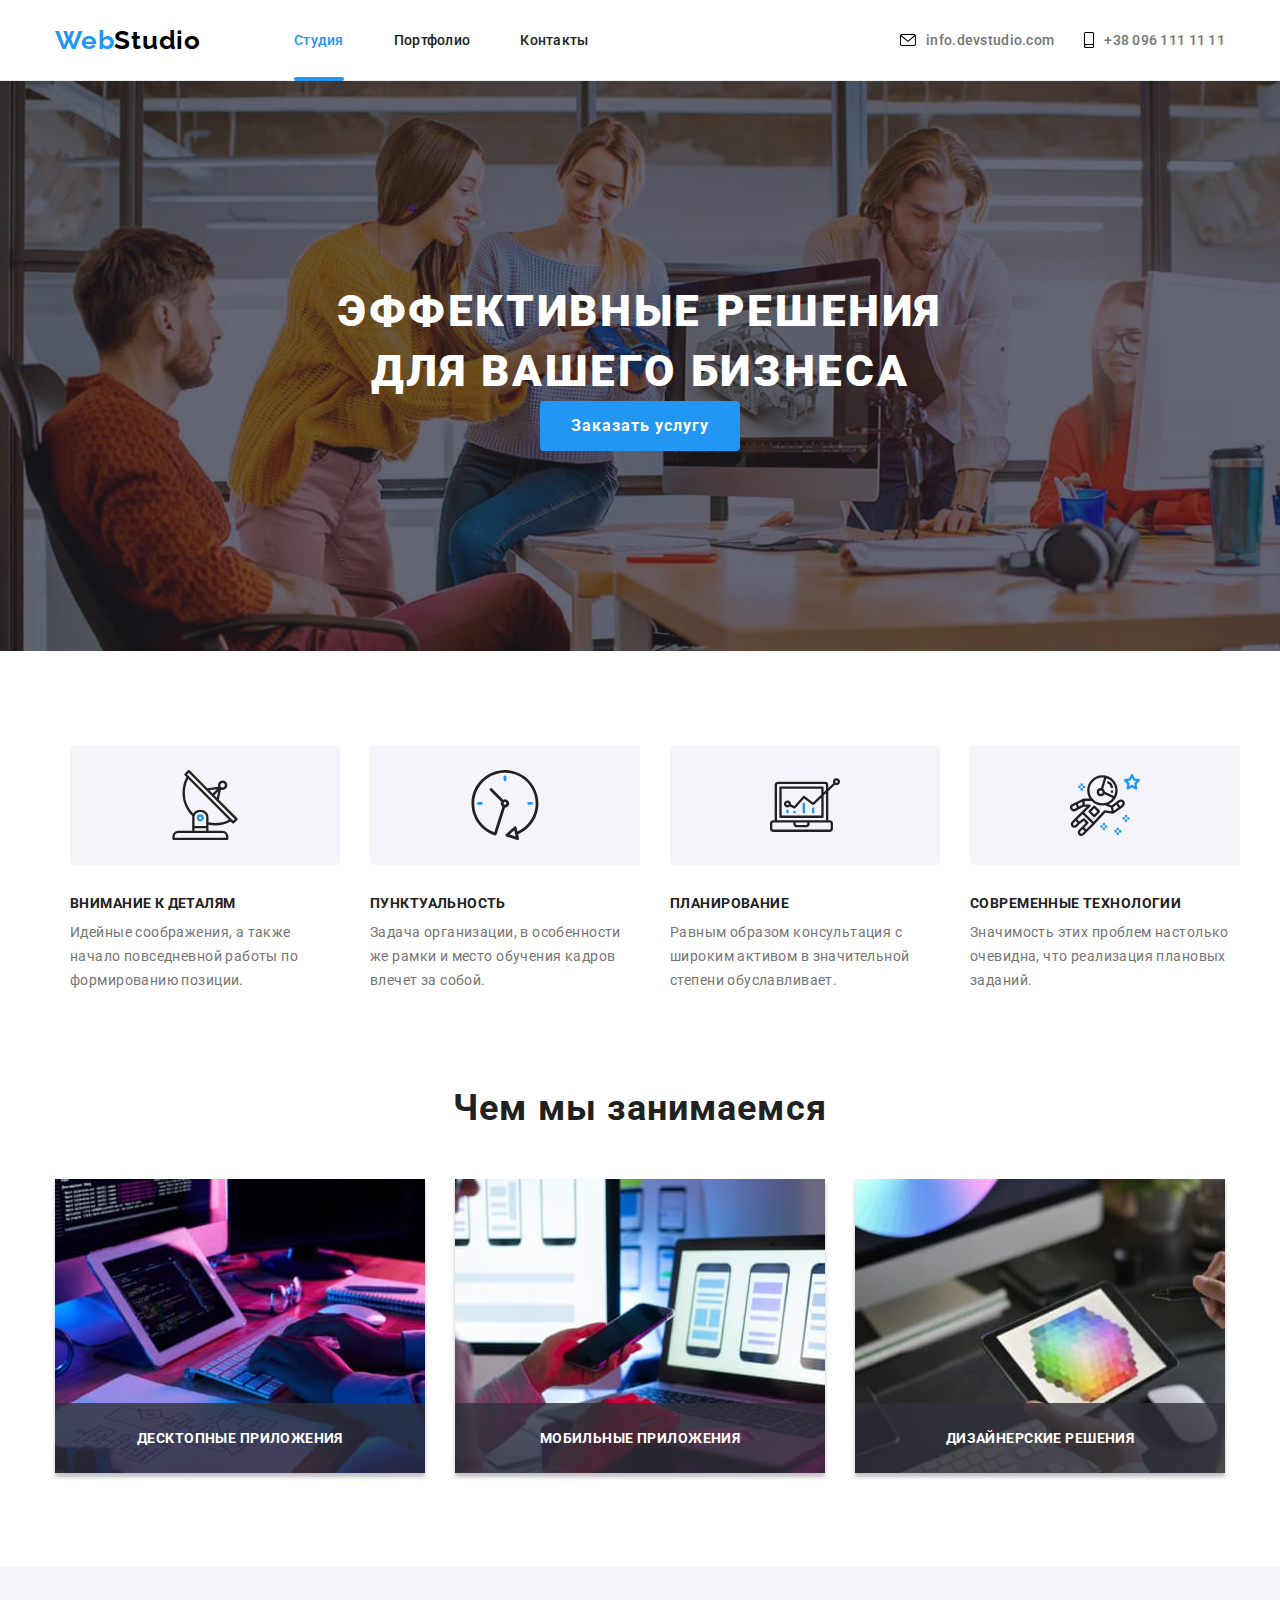
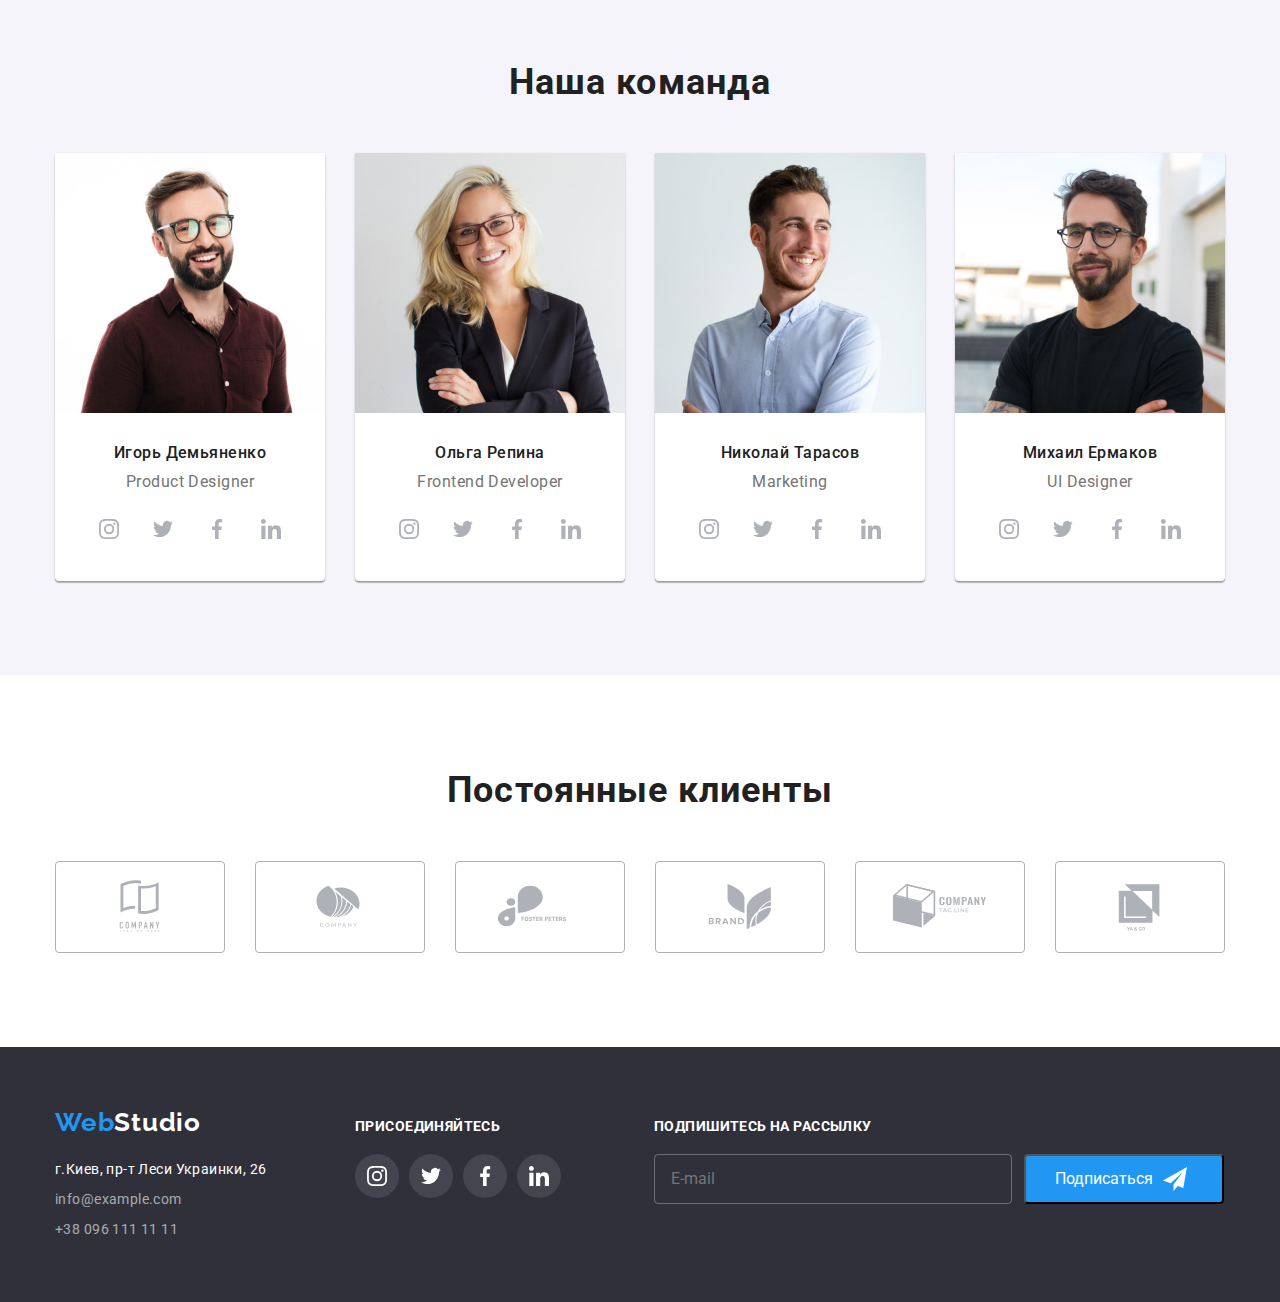
==== commit 49dfd0ed: "исправляет адрес иконкам" ====
--- a/index.html
+++ b/index.html
@@ -439,7 +439,7 @@
                     <button class="button-subscribe" type="submit">
                         Подписаться
                         <svg class="subscribe-icon" width="24px" heigth="24px">
-                            <use href="/images/symbol-defs.svg#icon-send"></use>
+                            <use href="./images/symbol-defs.svg#icon-send"></use>
                         </svg>
                     </button>
                 </form>
--- a/css/styles.css
+++ b/css/styles.css
@@ -1056,7 +1056,6 @@
   display: flex;
   align-items: center;
   padding-left: 29px;
-  padding-right: 10px;
   width: 200px;
   height: 50px;
   background-color: var(--accent-color);
@@ -1074,3 +1073,7 @@
 .subsc {
   display: flex;
 }
+
+.subscribe-icon {
+  margin-left: 10px;
+}
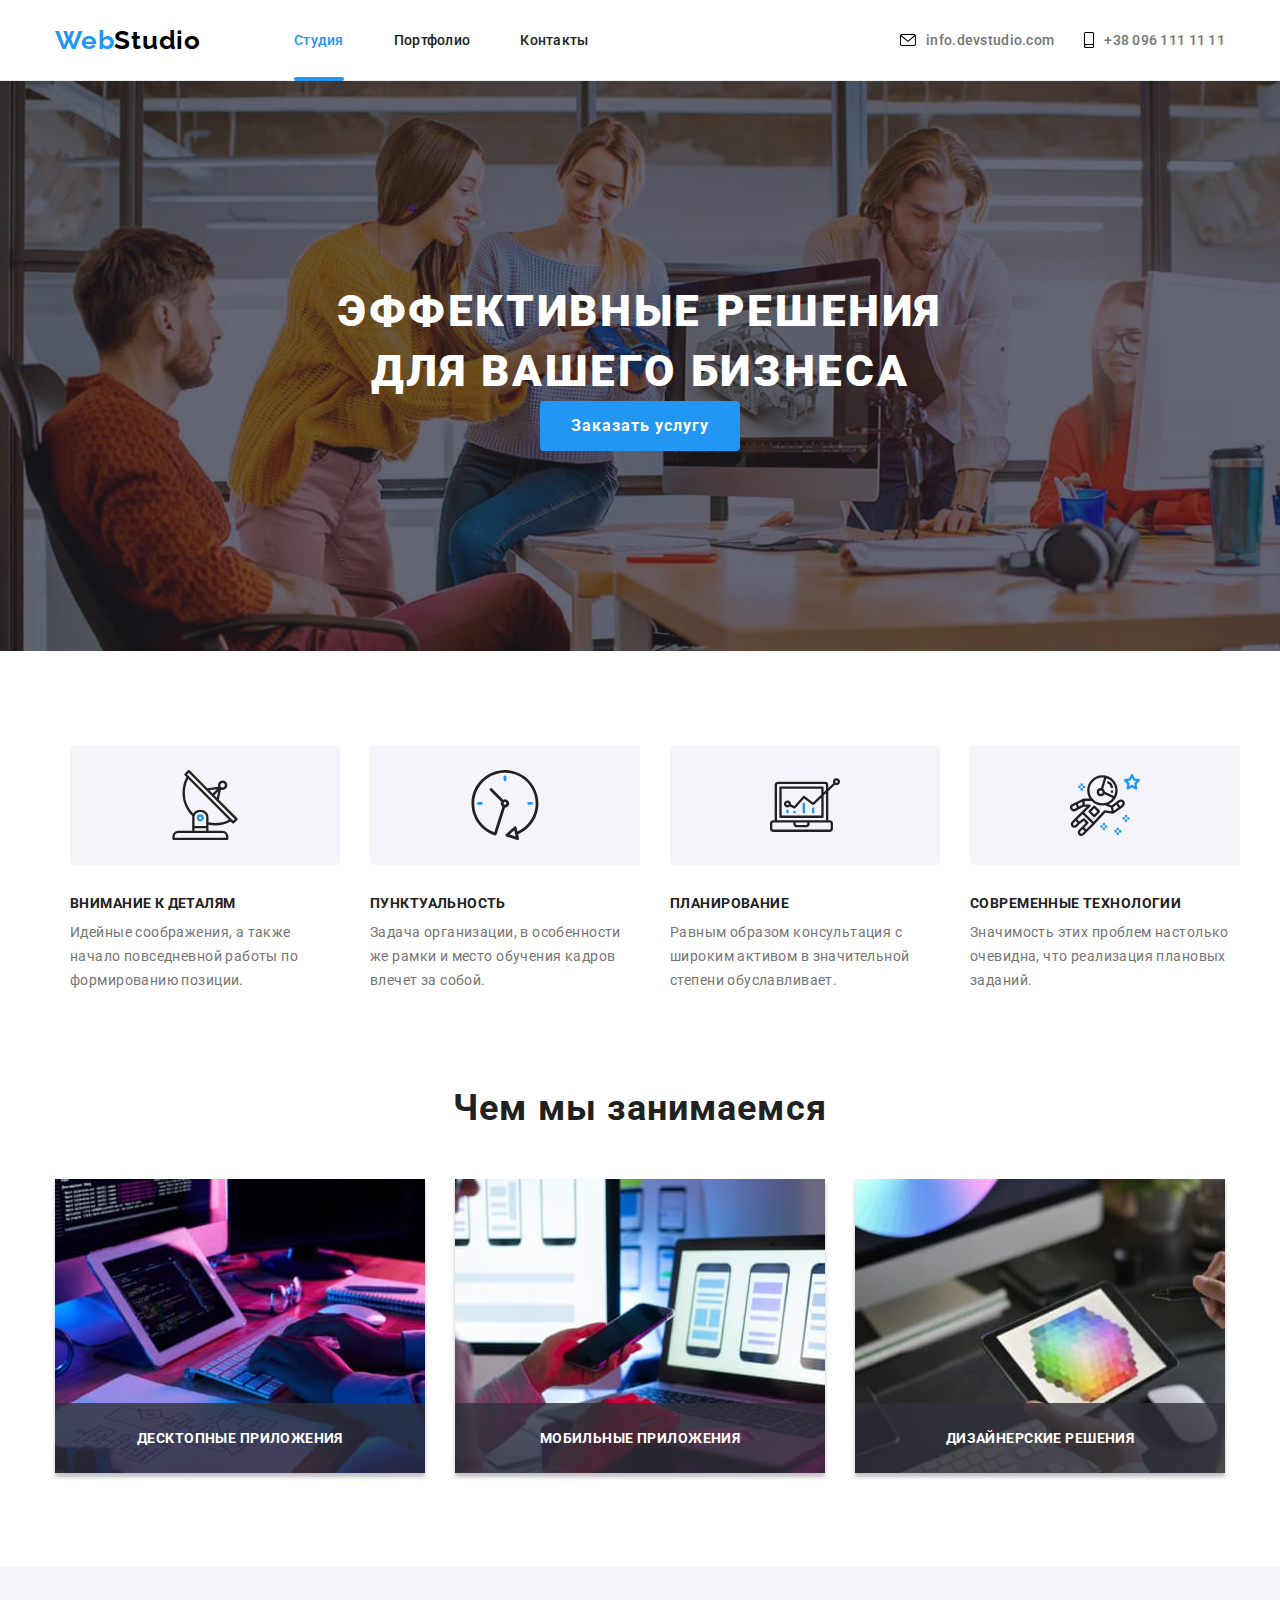
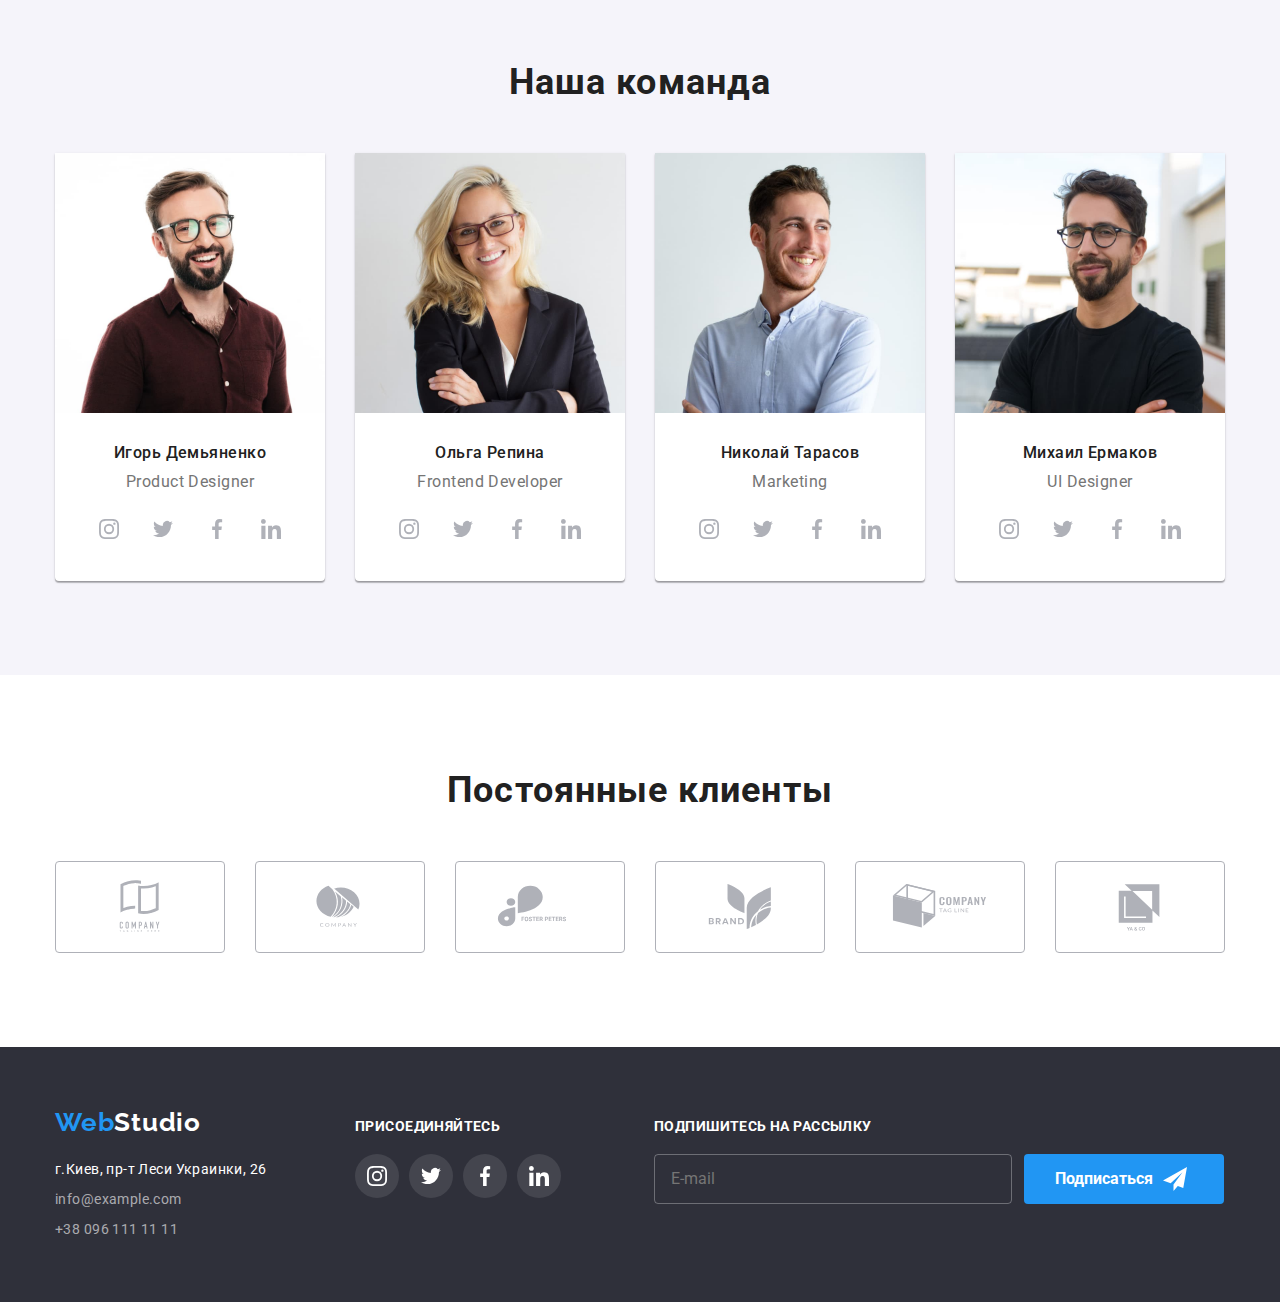
==== commit 8a0bdd1c: "Исправляет ошибки первой проверки 6 дз" ====
--- a/index.html
+++ b/index.html
@@ -438,7 +438,7 @@
                     </label>
                     <button class="button-subscribe" type="submit">
                         Подписаться
-                        <svg class="subscribe-icon" width="24px" heigth="24px">
+                        <svg class="subscribe-icon" width="24" heigth="24">
                             <use href="./images/symbol-defs.svg#icon-send"></use>
                         </svg>
                     </button>
@@ -458,7 +458,7 @@
             </svg>
         </button>
         
-        <form class="form" type="text" name="name">
+        <form class="form" name="name">
             <b class="callback">Оставьте свои данные, мы Вам перезвоним</b>
             <div class="form-field">
                 <label class="form-label" for="name">Имя</label>
@@ -486,7 +486,7 @@
 
             <div class="textarea-field">
                 <label class="form-label" for="comment">Комментарий</label>
-                <textarea class="form-textarea" name="" id="comment" placeholder="Введите текст" ></textarea>
+                <textarea class="form-textarea" name="textarea" id="comment" placeholder="Введите текст" ></textarea>
             </div>
 
             <div class="checkbox-field">
--- a/css/styles.css
+++ b/css/styles.css
@@ -838,6 +838,7 @@
   left: 50%;
   transform: translate(-50%, -50%) scale(1);
   transition: transform 250ms cubic-bezier(0.4, 0, 0.2, 1);
+  padding: 40px;
 
   height: 581px;
   width: 528px;
@@ -869,12 +870,12 @@
 .button-close:hover .modal-close,
 .button-close:focus .modal-close {
   fill: var(--accent-color);
+  cursor: pointer;
 }
 .form {
   width: 100%;
   margin-left: auto;
   margin-right: auto;
-  padding: 40px;
 }
 
 .form-field {
@@ -946,7 +947,7 @@
 
 .form-textarea {
   border: 1px solid rgba(33, 33, 33, 0.2);
-  color: rgba(117, 117, 117, 0.5);
+  /* color: rgba(117, 117, 117, 0.5); */
   border-radius: 4px;
   padding: 12px 16px;
   width: 448px;
@@ -972,6 +973,7 @@
   align-items: center;
   margin: auto;
   border-radius: 4px;
+  border-color: transparent;
 
   width: 200px;
   height: 50px;
@@ -1031,9 +1033,13 @@
 
 .checkbox-input:checked + .check-box {
   border-color: var(--accent-color);
-  background-color: var(--accent-color);
   background-image: url(/images/icon-check-on.svg);
   background-origin: border-box;
+}
+
+.checkbox-input:hover,
+.checkbox-input:focus {
+  cursor: pointer;
 }
 
 .subscribe {
@@ -1058,9 +1064,13 @@
   padding-left: 29px;
   width: 200px;
   height: 50px;
+  font-weight: bold;
+  font-size: 16px;
+  line-height: 1.875;
   background-color: var(--accent-color);
   border-radius: 4px;
   color: var(--primary-white-color);
+  border-color: transparent;
   margin-left: 12px;
   transition: background-color 250ms cubic-bezier(0.4, 0, 0.2, 1);
 }
